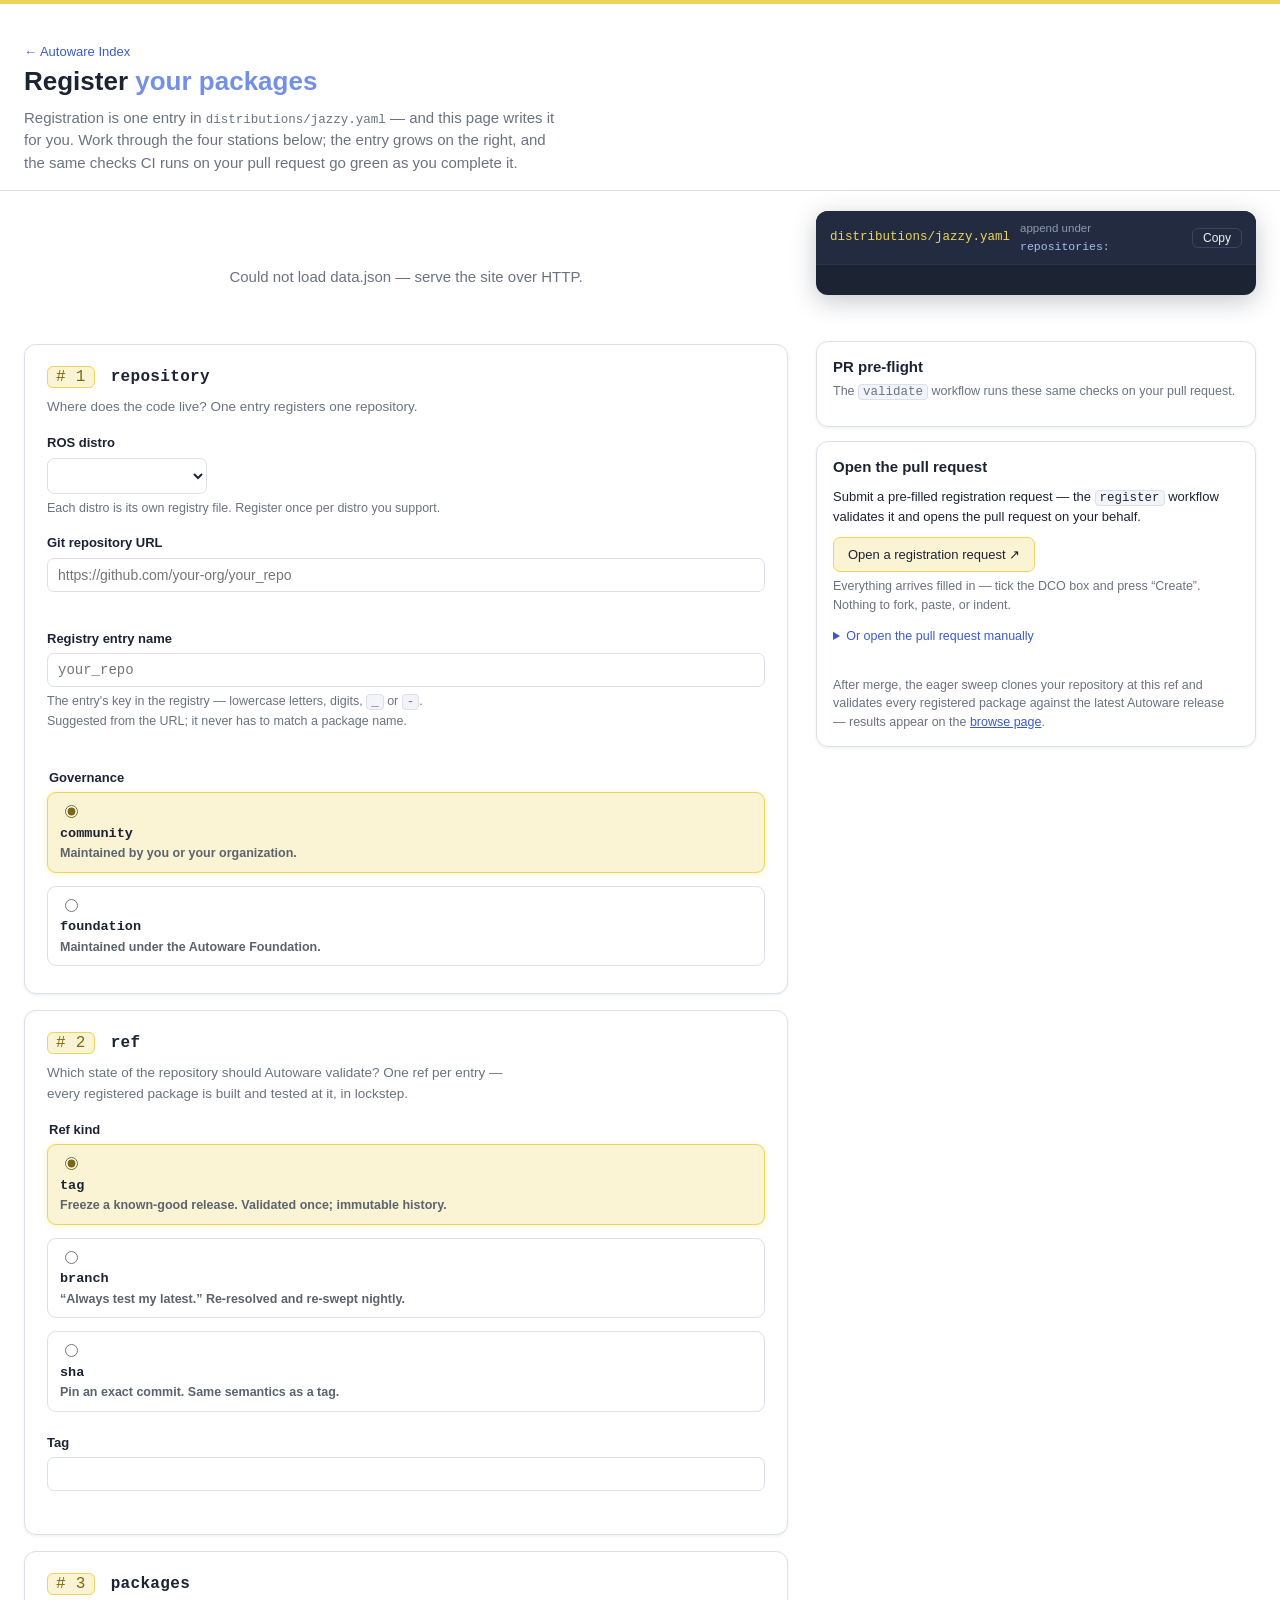
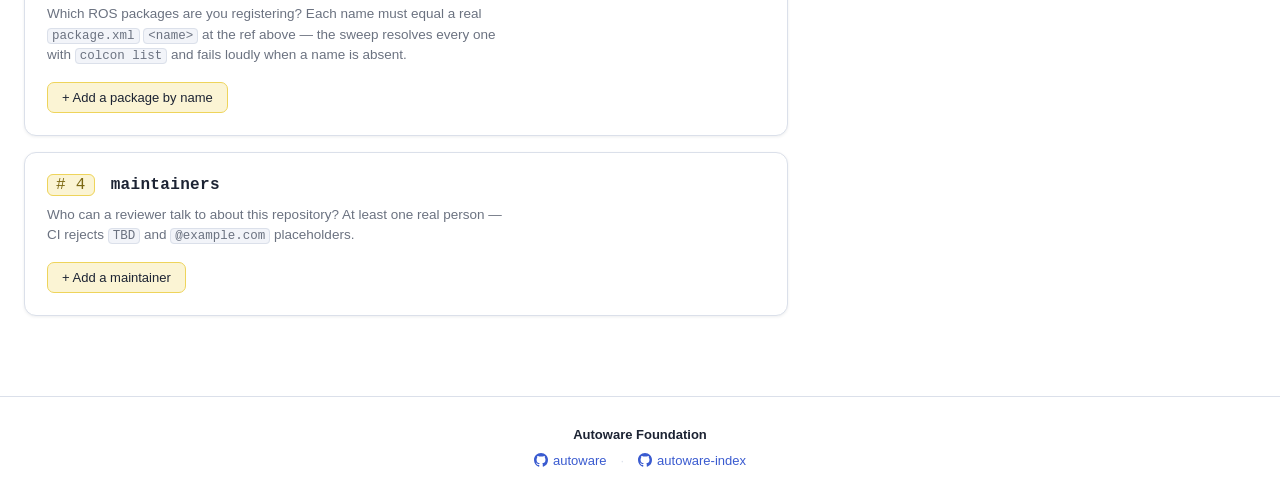
==== site/register.html @ c32617a7 "feat(site): add guided package registration page register.html/css/js: a four-station wizard (reposi" ====
<!doctype html>
<html lang="en">
  <head>
    <meta charset="utf-8" />
    <meta name="viewport" content="width=device-width, initial-scale=1" />
    <title>Register · Autoware Index</title>
    <link rel="stylesheet" href="styles.css" />
    <link rel="stylesheet" href="register.css" />
  </head>
  <body>
    <header class="site">
      <div class="container">
        <p class="crumb"><a href="./">← Autoware Index</a></p>
        <h1>Register <span>your packages</span></h1>
        <p>
          Registration is one entry in
          <code id="head-file">distributions/jazzy.yaml</code> — and this page writes it for you.
          Work through the four stations below; the entry grows on the right, and the same checks CI
          runs on your pull request go green as you complete it.
        </p>
      </div>
    </header>

    <div class="wrap reg-wrap">
      <main class="reg-form">
        <!-- Station 1 — repository -->
        <section class="station" id="station-repo" aria-labelledby="station-repo-h">
          <h2 id="station-repo-h"><span class="station-no">#&nbsp;1</span> repository</h2>
          <p class="station-lead">Where does the code live? One entry registers one repository.</p>

          <div class="field">
            <label for="distro-select">ROS distro</label>
            <select id="distro-select"></select>
            <p class="hint">Each distro is its own registry file. Register once per distro you support.</p>
          </div>

          <div class="field">
            <label for="repo-url">Git repository URL</label>
            <input
              type="url"
              id="repo-url"
              placeholder="https://github.com/your-org/your_repo"
              autocomplete="off"
              spellcheck="false"
            />
            <p class="status" id="url-status" aria-live="polite"></p>
          </div>

          <div class="field">
            <label for="repo-name">Registry entry name</label>
            <input
              type="text"
              id="repo-name"
              placeholder="your_repo"
              autocomplete="off"
              spellcheck="false"
              class="mono"
            />
            <p class="hint">
              The entry's key in the registry — lowercase letters, digits, <code>_</code> or
              <code>-</code>. Suggested from the URL; it never has to match a package name.
            </p>
            <p class="status" id="repo-name-status" aria-live="polite"></p>
          </div>

          <fieldset class="field choice-set">
            <legend>Governance</legend>
            <label class="choice">
              <input type="radio" name="governance" value="community" checked />
              <span class="choice-body">
                <span class="choice-title">community</span>
                <span class="choice-desc">Maintained by you or your organization.</span>
              </span>
            </label>
            <label class="choice">
              <input type="radio" name="governance" value="foundation" />
              <span class="choice-body">
                <span class="choice-title">foundation</span>
                <span class="choice-desc">Maintained under the Autoware Foundation.</span>
              </span>
            </label>
          </fieldset>
        </section>

        <!-- Station 2 — ref -->
        <section class="station" id="station-ref" aria-labelledby="station-ref-h">
          <h2 id="station-ref-h"><span class="station-no">#&nbsp;2</span> ref</h2>
          <p class="station-lead">
            Which state of the repository should Autoware validate? One ref per entry — every
            registered package is built and tested at it, in lockstep.
          </p>

          <fieldset class="field choice-set" id="ref-kinds">
            <legend>Ref kind</legend>
            <label class="choice">
              <input type="radio" name="refkind" value="tag" checked />
              <span class="choice-body">
                <span class="choice-title">tag</span>
                <span class="choice-desc">Freeze a known-good release. Validated once; immutable history.</span>
              </span>
            </label>
            <label class="choice">
              <input type="radio" name="refkind" value="branch" />
              <span class="choice-body">
                <span class="choice-title">branch</span>
                <span class="choice-desc">“Always test my latest.” Re-resolved and re-swept nightly.</span>
              </span>
            </label>
            <label class="choice">
              <input type="radio" name="refkind" value="sha" />
              <span class="choice-body">
                <span class="choice-title">sha</span>
                <span class="choice-desc">Pin an exact commit. Same semantics as a tag.</span>
              </span>
            </label>
          </fieldset>

          <div class="field">
            <label for="ref-value" id="ref-value-label">Tag</label>
            <select id="ref-select" class="mono" aria-labelledby="ref-value-label" hidden></select>
            <input
              type="text"
              id="ref-value"
              class="mono"
              autocomplete="off"
              spellcheck="false"
              list="ref-options"
            />
            <datalist id="ref-options"></datalist>
            <p class="status" id="ref-status" aria-live="polite"></p>
            <div id="ref-extra"></div>
          </div>
        </section>

        <!-- Station 3 — packages -->
        <section class="station" id="station-packages" aria-labelledby="station-packages-h">
          <h2 id="station-packages-h">
            <span class="station-no">#&nbsp;3</span> packages
          </h2>
          <p class="station-lead">
            Which ROS packages are you registering? Each name must equal a real
            <code>package.xml</code> <code>&lt;name&gt;</code> at the ref above — the sweep resolves
            every one with <code>colcon list</code> and fails loudly when a name is absent.
          </p>

          <div id="scan-zone" class="scan-zone" hidden>
            <p class="status" id="scan-status" aria-live="polite"></p>
            <div id="found-list" class="found-list"></div>
          </div>

          <div id="pkg-list"></div>
          <button type="button" id="add-package" class="btn-secondary">+ Add a package by name</button>
        </section>

        <!-- Station 4 — maintainers -->
        <section class="station" id="station-maintainers" aria-labelledby="station-maintainers-h">
          <h2 id="station-maintainers-h">
            <span class="station-no">#&nbsp;4</span> maintainers
          </h2>
          <p class="station-lead">
            Who can a reviewer talk to about this repository? At least one real person — CI rejects
            <code>TBD</code> and <code>@example.com</code> placeholders.
          </p>

          <div id="maint-suggestions" class="found-list"></div>
          <div id="maint-rows"></div>
          <button type="button" id="add-maintainer" class="btn-secondary">+ Add a maintainer</button>
        </section>
      </main>

      <aside class="reg-rail" aria-label="Registry entry preview and pre-flight checks">
        <div class="buffer">
          <div class="buffer-bar">
            <span class="buffer-file mono" id="buffer-file">distributions/jazzy.yaml</span>
            <span class="buffer-note">append under <code>repositories:</code></span>
            <button
              type="button"
              id="copy-entry"
              class="buffer-copy"
              aria-label="Copy the registry entry"
            >
              Copy
            </button>
          </div>
          <pre
            class="buffer-out"
            id="buffer-out"
            tabindex="0"
            role="region"
            aria-label="Registry entry YAML"
          ><code id="buffer-code"></code></pre>
        </div>
        <p class="copy-status" id="copy-status" aria-live="polite"></p>

        <div class="gates">
          <h2>PR pre-flight</h2>
          <p class="gates-lead">
            The <code>validate</code> workflow runs these same checks on your pull request.
          </p>
          <ul id="gates" class="gate-list"></ul>
        </div>

        <div class="handoff" id="handoff">
          <h2>Open the pull request</h2>
          <div class="handoff-body">
            <p class="handoff-lead">
              Submit a pre-filled registration request — the <code>register</code> workflow
              validates it and opens the pull request on your behalf.
            </p>
            <a
              id="handoff-request"
              class="btn-secondary"
              href="https://github.com/autowarefoundation/autoware-index/issues/new?template=register-request.yml"
              target="_blank"
              rel="noopener noreferrer"
              >Open a registration request ↗</a
            >
            <p class="hint">
              Everything arrives filled in — tick the DCO box and press “Create”. Nothing to fork,
              paste, or indent.
            </p>
            <details class="handoff-manual">
              <summary>Or open the pull request manually</summary>
              <ol class="handoff-steps">
            <li>
              <button type="button" id="handoff-copy" class="btn-secondary">
                Copy the updated file
              </button>
              <button type="button" id="handoff-copy-entry" class="buffer-copy">
                or copy just the entry
              </button>
              <p class="hint">
                The updated file is the current registry file with your entry appended — web
                editors re-indent pasted blocks, so replacing the whole file is the safe route.
              </p>
            </li>
            <li>
              <a
                id="handoff-open"
                class="btn-secondary"
                href="https://github.com/autowarefoundation/autoware-index/edit/main/distributions/jazzy.yaml"
                target="_blank"
                rel="noopener noreferrer"
                >Edit the file on GitHub ↗</a
              >
              <p class="hint">GitHub forks the repository for you if you can't push directly.</p>
            </li>
            <li>
              <p class="handoff-how">
                Select everything in the editor, paste, and propose the change as a pull request
                titled
              </p>
              <p class="pr-title-row">
                <code id="pr-title" class="pr-title">feat(jazzy): register …</code>
                <button
                  type="button"
                  id="copy-pr-title"
                  class="buffer-copy"
                  aria-label="Copy the pull request title"
                >
                  Copy
                </button>
              </p>
                </li>
              </ol>
            </details>
            <p class="copy-status" id="handoff-copy-status" aria-live="polite"></p>
            <p class="handoff-after">
              After merge, the eager sweep clones your repository at this ref and validates every
              registered package against the latest Autoware release — results appear on the
              <a href="./">browse page</a>.
            </p>
          </div>
        </div>
      </aside>
    </div>

    <footer>
      <div class="foundation"><a href="https://autoware.org">Autoware Foundation</a></div>
      <div class="links">
        <a href="https://github.com/autowarefoundation/autoware">
          <svg viewBox="0 0 16 16" width="14" height="14" aria-hidden="true">
            <path
              d="M8 0C3.58 0 0 3.58 0 8c0 3.54 2.29 6.53 5.47 7.59.4.07.55-.17.55-.38 0-.19-.01-.82-.01-1.49-2.01.37-2.53-.49-2.69-.94-.09-.23-.48-.94-.82-1.13-.28-.15-.68-.52-.01-.53.63-.01 1.08.58 1.23.82.72 1.21 1.87.87 2.33.66.07-.52.28-.87.51-1.07-1.78-.2-3.64-.89-3.64-3.95 0-.87.31-1.59.82-2.15-.08-.2-.36-1.02.08-2.12 0 0 .67-.21 2.2.82.64-.18 1.32-.27 2-.27.68 0 1.36.09 2 .27 1.53-1.04 2.2-.82 2.2-.82.44 1.1.16 1.92.08 2.12.51.56.82 1.27.82 2.15 0 3.07-1.87 3.75-3.65 3.95.29.25.54.73.54 1.48 0 1.07-.01 1.93-.01 2.2 0 .21.15.46.55.38A8.013 8.013 0 0016 8c0-4.42-3.58-8-8-8z"
            />
          </svg>
          autoware</a
        >
        <span class="sep">·</span>
        <a href="https://github.com/autowarefoundation/autoware-index">
          <svg viewBox="0 0 16 16" width="14" height="14" aria-hidden="true">
            <path
              d="M8 0C3.58 0 0 3.58 0 8c0 3.54 2.29 6.53 5.47 7.59.4.07.55-.17.55-.38 0-.19-.01-.82-.01-1.49-2.01.37-2.53-.49-2.69-.94-.09-.23-.48-.94-.82-1.13-.28-.15-.68-.52-.01-.53.63-.01 1.08.58 1.23.82.72 1.21 1.87.87 2.33.66.07-.52.28-.87.51-1.07-1.78-.2-3.64-.89-3.64-3.95 0-.87.31-1.59.82-2.15-.08-.2-.36-1.02.08-2.12 0 0 .67-.21 2.2.82.64-.18 1.32-.27 2-.27.68 0 1.36.09 2 .27 1.53-1.04 2.2-.82 2.2-.82.44 1.1.16 1.92.08 2.12.51.56.82 1.27.82 2.15 0 3.07-1.87 3.75-3.65 3.95.29.25.54.73.54 1.48 0 1.07-.01 1.93-.01 2.2 0 .21.15.46.55.38A8.013 8.013 0 0016 8c0-4.42-3.58-8-8-8z"
            />
          </svg>
          autoware-index</a
        >
      </div>
    </footer>

    <noscript>
      <div class="wrap">
        <p class="empty">
          This registration helper runs client-side and needs JavaScript enabled. You can always
          register by hand: edit
          <a href="https://github.com/autowarefoundation/autoware-index/tree/main/distributions"
            >distributions/&lt;distro&gt;.yaml</a
          >
          following the
          <a
            href="https://github.com/autowarefoundation/autoware-index/blob/main/CONTRIBUTING.md#registering-or-updating-packages"
            >contributing guide</a
          >.
        </p>
      </div>
    </noscript>
    <script type="module" src="register.js"></script>
  </body>
</html>
---- site/styles.css ----
:root {
  --bg: #ffffff;
  --panel: #ffffff;
  --border: #dbe0ea;
  --fg: #1c2333;
  --muted: #6b7280;
  --primary: #7290e5;
  --link: #3a5bd0;
  --secondary: #eed45b;
  --secondary-soft: #fbf4d4;
  --secondary-ink: #7a6713;
  --pass: #2ea043;
  --fail: #d1242f;
  --unknown: #9aa1ab;
}
* {
  box-sizing: border-box;
}
body {
  margin: 0;
  background: var(--bg);
  color: var(--fg);
  border-top: 4px solid var(--secondary);
  font:
    15px/1.5 -apple-system,
    BlinkMacSystemFont,
    "Segoe UI",
    Roboto,
    Helvetica,
    Arial,
    sans-serif;
}
header.site {
  padding: 32px 0 16px;
  border-bottom: 1px solid var(--border);
}
header.site h1 {
  margin: 0;
  font-size: 26px;
}
header.site h1 span {
  color: var(--primary);
}
header.site p {
  margin: 6px 0 0;
  color: var(--muted);
  max-width: 64ch;
}
header.site a {
  color: var(--link);
  text-decoration: none;
}
.masthead {
  display: flex;
  align-items: center;
  justify-content: space-between;
  gap: 16px;
  flex-wrap: wrap;
}
header.site a.register-cta {
  color: var(--fg);
  background: var(--secondary-soft);
  border: 1px solid var(--secondary);
  border-radius: 8px;
  padding: 7px 14px;
  font-size: 13.5px;
  font-weight: 600;
  transition: box-shadow 0.15s ease;
}
header.site a.register-cta:hover {
  box-shadow: 0 2px 9px rgba(238, 212, 91, 0.6);
}
.stats {
  display: flex;
  gap: 24px;
  margin-top: 14px;
  color: var(--muted);
  font-size: 13px;
}
.stats b {
  color: var(--fg);
  border-bottom: 2px solid var(--secondary);
}
/* Match .wrap's max-width + padding so the header left edge aligns with the
   packages column below it. */
.container {
  max-width: 1320px;
  margin: 0 auto;
  padding: 0 24px;
}
.wrap {
  max-width: 1320px;
  margin: 0 auto;
  padding: 20px 24px 64px;
  display: grid;
  grid-template-columns: minmax(0, 1fr) 340px;
  gap: 28px;
  align-items: start;
}
.browse {
  min-width: 0;
}
.controls {
  display: flex;
  flex-wrap: wrap;
  gap: 10px;
  margin: 18px 0 22px;
  position: sticky;
  top: 0;
  background: var(--bg);
  padding: 12px 0;
  z-index: 5;
}
.controls input,
.controls select {
  background: #fff;
  color: var(--fg);
  border: 1px solid var(--border);
  border-radius: 7px;
  padding: 8px 10px;
  font-size: 14px;
}
.controls input:focus,
.controls select:focus {
  outline: 2px solid var(--primary);
  outline-offset: 0;
  border-color: var(--primary);
}
.controls input[type="search"] {
  flex: 1;
  min-width: 200px;
}
.card {
  background: var(--panel);
  border: 1px solid var(--border);
  border-radius: 12px;
  padding: 18px 20px;
  margin-bottom: 14px;
  box-shadow: 0 1px 3px rgba(27, 35, 51, 0.08);
  transition:
    border-color 0.15s ease,
    box-shadow 0.15s ease;
}
/* Golden glow on hover, and kept persistently while the package is selected
   (its toggle is pressed) so chosen items stand out. */
.card:hover,
.card:has(.cart-toggle[aria-pressed="true"]) {
  border-color: var(--secondary);
  box-shadow: 0 2px 10px rgba(238, 212, 91, 0.35);
}
.card header {
  display: flex;
  justify-content: space-between;
  align-items: flex-start;
  gap: 12px;
  flex-wrap: wrap;
}
.card h2 {
  margin: 0;
  font-size: 18px;
  font-family: ui-monospace, SFMono-Regular, Menlo, monospace;
}
.badges {
  display: flex;
  align-items: center;
  gap: 8px;
  flex-wrap: wrap;
}
.badge {
  font-size: 12px;
  padding: 2px 8px;
  border-radius: 20px;
  border: 1px solid var(--border);
  color: var(--muted);
  background: #fff;
}
.badge-distro {
  border-color: var(--secondary);
  background: var(--secondary);
  color: #3a3208;
}
.pill {
  font-size: 12px;
  font-weight: 600;
  padding: 2px 9px;
  border-radius: 20px;
  color: #fff;
}
.pill-pass {
  background: var(--pass);
}
.pill-fail {
  background: var(--fail);
}
.pill-unknown {
  background: var(--unknown);
}
.description {
  margin: 10px 0 0;
  color: var(--fg);
  font-size: 14px;
  max-width: 78ch;
}
.tags {
  margin: 10px 0 6px;
  display: flex;
  gap: 6px;
  flex-wrap: wrap;
}
.tag {
  font-size: 12px;
  background: var(--secondary-soft);
  border: 1px solid var(--secondary);
  border-radius: 6px;
  padding: 1px 8px;
  color: var(--secondary-ink);
}
.meta {
  font-size: 13px;
}
.repo {
  color: var(--link);
  text-decoration: none;
  word-break: break-all;
}
.maintainers {
  font-size: 13px;
  color: var(--muted);
  margin-top: 6px;
}
.maintainers a,
.versions a {
  color: var(--link);
  text-decoration: none;
}
.muted {
  color: var(--muted);
}
code {
  font-family: ui-monospace, SFMono-Regular, Menlo, monospace;
  font-size: 12.5px;
}
details {
  margin-top: 12px;
}
summary {
  cursor: pointer;
  color: var(--link);
  font-size: 13px;
}
table.versions {
  width: 100%;
  border-collapse: collapse;
  margin-top: 10px;
  font-size: 13px;
}
table.versions th,
table.versions td {
  text-align: left;
  padding: 6px 8px;
  border-bottom: 1px solid var(--border);
}
table.versions th {
  color: var(--muted);
  font-weight: 500;
}
.empty {
  color: var(--muted);
  padding: 40px 0;
  text-align: center;
}
footer {
  color: var(--muted);
  font-size: 13px;
  text-align: center;
  padding: 28px 24px;
  border-top: 1px solid var(--border);
}
footer .foundation {
  font-weight: 600;
  margin-bottom: 6px;
}
footer .foundation a {
  color: var(--fg);
}
footer .links {
  display: flex;
  flex-wrap: wrap;
  justify-content: center;
  align-items: center;
  gap: 6px 14px;
}
footer a {
  color: var(--link);
  text-decoration: none;
  display: inline-flex;
  align-items: center;
  gap: 5px;
}
footer a:hover {
  text-decoration: underline;
}
footer svg {
  fill: currentColor;
}
footer .sep {
  color: var(--border);
}

/* Repos builder (cart sidebar) */
.card header {
  gap: 12px;
}
.card-head-actions {
  display: flex;
  align-items: center;
  gap: 8px;
  flex-wrap: wrap;
  justify-content: flex-end;
}
/* Fixed-size circular icon button (no size change on hover). Inactive = very
   light gold fill with a normal-gold edge and a blue plus; active (in cart) =
   gold fill with a black check. Words live in the title tooltip + aria-label so
   nothing reflows. margin-left separates it from the static badges. */
.cart-toggle {
  display: inline-flex;
  align-items: center;
  justify-content: center;
  flex: 0 0 auto;
  width: 30px;
  height: 30px;
  padding: 0;
  margin-left: 10px;
  border-radius: 50%;
  cursor: pointer;
  border: 1px solid var(--secondary);
  background: var(--secondary-soft);
  color: var(--fg);
  box-shadow: 0 1px 2px rgba(27, 35, 51, 0.15);
  transition:
    background 0.15s ease,
    border-color 0.15s ease,
    color 0.15s ease,
    box-shadow 0.15s ease;
}
.cart-toggle svg {
  display: block;
}
.cart-toggle:hover {
  box-shadow: 0 2px 9px rgba(238, 212, 91, 0.6);
}
.cart-toggle:focus-visible {
  outline: 2px solid var(--primary);
  outline-offset: 2px;
}
.cart-toggle[aria-pressed="true"] {
  background: var(--secondary);
  border-color: var(--secondary);
}
.cart-toggle[aria-pressed="true"]:hover {
  box-shadow: 0 2px 9px rgba(238, 212, 91, 0.6);
}

#cart {
  position: sticky;
  top: 20px;
  align-self: start;
  background: var(--panel);
  border: 1px solid var(--border);
  border-radius: 12px;
  padding: 16px 18px;
  box-shadow: 0 1px 3px rgba(27, 35, 51, 0.08);
}
.cart-head {
  display: flex;
  justify-content: space-between;
  align-items: center;
  gap: 10px;
}
.cart-head h2 {
  margin: 0;
  font-size: 16px;
}
#cart-clear {
  font-size: 12px;
  color: var(--link);
  background: none;
  border: 1px solid var(--border);
  border-radius: 6px;
  padding: 3px 9px;
  cursor: pointer;
}
#cart-clear:hover {
  border-color: var(--primary);
}
.cart-scope {
  margin: 4px 0 12px;
  font-size: 13px;
  color: var(--muted);
}
.cart-scope span {
  color: var(--fg);
  font-weight: 600;
}
.cart-empty {
  color: var(--muted);
  font-size: 13px;
  padding: 12px 0;
}

.cart-repo {
  border: 1px solid var(--border);
  border-radius: 9px;
  padding: 10px 12px;
  margin-bottom: 10px;
}
.cart-repo-head {
  display: flex;
  justify-content: space-between;
  align-items: baseline;
  gap: 8px;
  margin-bottom: 4px;
}
.cart-repo-name {
  font-size: 13px;
  color: var(--fg);
}
.cart-repo-ref {
  font-size: 12px;
}
.cart-pkg {
  display: flex;
  justify-content: space-between;
  align-items: center;
  gap: 8px;
  font-size: 13px;
  padding: 2px 0;
}
.cart-remove {
  font-size: 11px;
  color: var(--fail);
  background: none;
  border: none;
  cursor: pointer;
  padding: 2px 4px;
}
.cart-remove:hover {
  text-decoration: underline;
}
.cart-note {
  margin: 6px 0 0;
  font-size: 12px;
  background: var(--secondary-soft);
  color: var(--secondary-ink);
  border: 1px solid var(--secondary);
  border-radius: 6px;
  padding: 5px 8px;
}

/* Export panel */
.export {
  margin-top: 14px;
  border-top: 1px solid var(--border);
  padding-top: 12px;
}
.export-block {
  margin-bottom: 12px;
}
.export-head {
  display: flex;
  justify-content: space-between;
  align-items: center;
  gap: 8px;
  margin-bottom: 6px;
}
.export-head h3 {
  margin: 0;
  font-size: 13px;
}
.export-head h3 a {
  color: var(--link);
  text-decoration: none;
}
.export-head h3 a:hover {
  text-decoration: underline;
}
.export-actions {
  display: flex;
  gap: 6px;
}
.export-actions button {
  font-size: 12px;
  color: var(--link);
  background: #fff;
  border: 1px solid var(--border);
  border-radius: 6px;
  padding: 3px 10px;
  cursor: pointer;
}
.export-actions button:hover {
  border-color: var(--primary);
}
.export-out {
  margin: 0;
  background: #f6f8fa;
  border: 1px solid var(--border);
  border-radius: 8px;
  padding: 10px;
  overflow: auto;
  max-height: 280px;
  font-size: 12px;
}
.export-out code {
  font-family: ui-monospace, SFMono-Regular, Menlo, monospace;
  white-space: pre;
  color: var(--fg);
}
.copy-status {
  min-height: 16px;
  margin: 2px 0 0;
  font-size: 12px;
  color: var(--muted);
}

@media (max-width: 920px) {
  .wrap {
    grid-template-columns: 1fr;
  }
  #cart {
    position: static;
  }
}
---- site/register.css ----
/* Registration page. Shares the brand tokens from styles.css; everything here
   is page-specific. The one deliberate contrast: the entry "buffer" — a dark
   editor pane where the registry entry writes itself — on an otherwise light
   page. Class prefixes: .reg- (layout), .station (form), .buffer/.gate/.handoff
   (rail). */

/* Buffer tokens keep >=4.5:1 on --buffer-bg; --pass-ink is the AA-safe green
   for TEXT on white (the brand --pass is a fill color, 3.4:1 as text). */
:root {
  --buffer-bg: #1c2333;
  --buffer-line: #232b40;
  --tok-key: #a9bff2;
  --tok-str: #eed45b;
  --tok-val: #eef1f8;
  --tok-comment: #8e99b3;
  --tok-punct: #8b96b0;
  --pass-ink: #1a7f37;
  --muted-on-gold: #5c636e;
}

.crumb {
  margin: 0 0 6px;
  font-size: 13px;
}
.crumb a {
  color: var(--muted);
  text-decoration: none;
}
.crumb a:hover {
  color: var(--link);
}

.reg-wrap {
  grid-template-columns: minmax(0, 1fr) 440px;
}

/* --- Stations ------------------------------------------------------------ */

.station {
  background: var(--panel);
  border: 1px solid var(--border);
  border-radius: 12px;
  padding: 20px 22px 22px;
  margin-bottom: 16px;
  box-shadow: 0 1px 3px rgba(27, 35, 51, 0.08);
}
.station h2 {
  margin: 0;
  font-size: 16px;
  font-family: ui-monospace, SFMono-Regular, Menlo, monospace;
  letter-spacing: 0.02em;
}
/* The station marker reads as a YAML comment: this section IS the block of
   the entry it produces. */
.station-no {
  color: var(--secondary-ink);
  background: var(--secondary-soft);
  border: 1px solid var(--secondary);
  border-radius: 6px;
  padding: 1px 8px;
  margin-right: 6px;
  font-weight: 400;
}
.station-lead {
  margin: 8px 0 16px;
  color: var(--muted);
  font-size: 13.5px;
  max-width: 62ch;
}
.station-lead code,
.hint code,
.handoff code,
.gates-lead code {
  background: #f2f4f9;
  border: 1px solid var(--border);
  border-radius: 4px;
  padding: 0 4px;
}

.field {
  margin: 0 0 16px;
  border: 0;
  padding: 0;
}
.field:last-child {
  margin-bottom: 0;
}
.field > label,
.field > legend,
.field > .field-label {
  display: block;
  font-size: 13px;
  font-weight: 600;
  margin: 0 0 5px;
}
.field input[type="text"],
.field input[type="url"],
.field input[type="email"],
.field select,
.field textarea {
  width: 100%;
  background: #fff;
  color: var(--fg);
  border: 1px solid var(--border);
  border-radius: 7px;
  padding: 8px 10px;
  font-size: 14px;
  font-family: inherit;
}
.field select {
  width: auto;
  min-width: 160px;
}
#ref-select {
  width: 100%;
}
.ref-toggle {
  margin-top: 6px;
  font-size: 12.5px;
  font-family: inherit;
  color: var(--link);
  background: none;
  border: none;
  padding: 0;
  cursor: pointer;
}
.ref-toggle:hover {
  text-decoration: underline;
}
.ref-toggle:focus-visible {
  outline: 2px solid var(--primary);
  outline-offset: 2px;
}
.field textarea {
  resize: vertical;
  min-height: 56px;
}
.field input:focus,
.field select:focus,
.field textarea:focus {
  outline: 2px solid var(--primary);
  outline-offset: 0;
  border-color: var(--primary);
}
.field input.mono,
.mono {
  font-family: ui-monospace, SFMono-Regular, Menlo, monospace;
}
.field input[aria-invalid="true"] {
  border-color: var(--fail);
}

.hint {
  margin: 5px 0 0;
  font-size: 12.5px;
  color: var(--muted);
  max-width: 62ch;
}
.status {
  margin: 5px 0 0;
  font-size: 12.5px;
  min-height: 16px;
  color: var(--muted);
}
.status[data-tone="ok"] {
  color: var(--pass-ink);
}
.status[data-tone="bad"] {
  color: var(--fail);
}
.status[data-tone="warn"] {
  color: var(--secondary-ink);
}

/* Radio choice cards (governance, ref kind). */
.choice-set {
  display: grid;
  gap: 8px;
}
.choice {
  display: flex;
  gap: 10px;
  align-items: flex-start;
  border: 1px solid var(--border);
  border-radius: 9px;
  padding: 9px 12px;
  cursor: pointer;
  transition:
    border-color 0.15s ease,
    box-shadow 0.15s ease;
}
.choice:hover {
  border-color: var(--secondary);
}
.choice:has(input:checked) {
  border-color: var(--secondary);
  background: var(--secondary-soft);
  box-shadow: 0 1px 6px rgba(238, 212, 91, 0.35);
}
.choice:has(input:focus-visible) {
  outline: 2px solid var(--primary);
  outline-offset: 1px;
}
.choice input {
  margin-top: 3px;
  accent-color: var(--secondary-ink);
}
.choice-title {
  display: block;
  font-family: ui-monospace, SFMono-Regular, Menlo, monospace;
  font-size: 13.5px;
  font-weight: 600;
}
.choice-desc {
  display: block;
  font-size: 12.5px;
  /* Dark enough for the gold-soft background of the selected card. */
  color: var(--muted-on-gold);
}

.btn-secondary {
  display: inline-block;
  font-size: 13px;
  font-family: inherit;
  color: var(--fg);
  background: var(--secondary-soft);
  border: 1px solid var(--secondary);
  border-radius: 7px;
  padding: 7px 14px;
  cursor: pointer;
  text-decoration: none;
  transition: box-shadow 0.15s ease;
}
.btn-secondary:hover {
  box-shadow: 0 2px 9px rgba(238, 212, 91, 0.5);
}
.btn-secondary:focus-visible {
  outline: 2px solid var(--primary);
  outline-offset: 2px;
}

/* Discovered packages / maintainer suggestions. */
.scan-zone {
  margin-bottom: 14px;
}
.found-list {
  display: grid;
  gap: 8px;
  margin: 8px 0 0;
}
.found {
  display: flex;
  align-items: baseline;
  justify-content: space-between;
  gap: 10px;
  border: 1px dashed var(--secondary);
  background: var(--secondary-soft);
  border-radius: 9px;
  padding: 8px 12px;
  font-size: 13px;
}
.found > div {
  min-width: 0;
}
.found-name {
  font-family: ui-monospace, SFMono-Regular, Menlo, monospace;
  font-weight: 600;
  overflow-wrap: anywhere;
}
.found-desc {
  color: var(--muted-on-gold);
  font-size: 12.5px;
  overflow-wrap: anywhere;
}
.found-add {
  flex: 0 0 auto;
  font-size: 12px;
  color: var(--fg);
  background: #fff;
  border: 1px solid var(--secondary);
  border-radius: 6px;
  padding: 3px 10px;
  cursor: pointer;
}
.found-add:hover {
  box-shadow: 0 1px 6px rgba(238, 212, 91, 0.5);
}
.found-add:disabled {
  opacity: 0.5;
  cursor: default;
  box-shadow: none;
}

/* Package editor cards. */
.pkg {
  border: 1px solid var(--border);
  border-radius: 10px;
  padding: 14px 16px;
  margin-bottom: 12px;
}
.pkg-head {
  display: flex;
  justify-content: space-between;
  align-items: center;
  gap: 10px;
  margin-bottom: 10px;
}
.pkg-head input {
  flex: 1;
  min-width: 0;
}
.pkg-remove {
  flex: 0 0 auto;
  font-size: 12px;
  color: var(--fail);
  background: none;
  border: 1px solid var(--border);
  border-radius: 6px;
  padding: 3px 9px;
  cursor: pointer;
}
.pkg-remove:hover {
  border-color: var(--fail);
}
.pkg .field {
  margin-bottom: 12px;
}

/* Tag picker: the vocabulary as toggle chips, grouped. Selected chips use the
   browse page's .tag look. */
.tagpick-group {
  margin: 6px 0 8px;
}
.tagpick-group-title {
  font-size: 11.5px;
  text-transform: uppercase;
  letter-spacing: 0.06em;
  color: var(--muted);
  margin: 0 0 4px;
}
.tagpick-chips {
  display: flex;
  flex-wrap: wrap;
  gap: 6px;
}
.tagchip {
  font-size: 12px;
  font-family: inherit;
  background: #fff;
  border: 1px solid var(--border);
  border-radius: 6px;
  padding: 2px 9px;
  color: var(--muted);
  cursor: pointer;
  transition:
    border-color 0.15s ease,
    background 0.15s ease;
}
.tagchip:hover {
  border-color: var(--secondary);
  color: var(--fg);
}
.tagchip[aria-pressed="true"] {
  background: var(--secondary-soft);
  border-color: var(--secondary);
  color: var(--secondary-ink);
  font-weight: 600;
}
.tagchip:focus-visible {
  outline: 2px solid var(--primary);
  outline-offset: 1px;
}
.tagchip:disabled {
  opacity: 0.45;
  cursor: default;
}
.tagpick-meta {
  font-size: 12.5px;
  color: var(--muted);
  margin: 6px 0 0;
  min-height: 16px;
}
.tagpick-meta b {
  color: var(--fg);
}

.pkg-advanced summary {
  font-size: 12.5px;
}
.pkg-advanced .maint-row {
  margin-top: 8px;
}

/* Maintainer rows. */
.maint-row {
  display: grid;
  grid-template-columns: 36px 1fr 1fr 1fr auto;
  gap: 8px;
  align-items: center;
  margin-bottom: 8px;
}
.maint-avatar {
  width: 32px;
  height: 32px;
  border-radius: 50%;
  border: 1px solid var(--border);
  background: #f2f4f9;
  object-fit: cover;
}
/* Both the avatar and its dashed placeholder toggle via the hidden attribute;
   an explicit display would otherwise override it. */
.maint-avatar[hidden],
.maint-avatar-slot[hidden] {
  display: none;
}
.maint-avatar-slot {
  display: inline-block;
  width: 32px;
  height: 32px;
  border-radius: 50%;
  border: 1px dashed var(--border);
}
.maint-row > span:first-child {
  display: inline-flex;
  align-items: center;
}
.maint-row input {
  width: 100%;
  background: #fff;
  color: var(--fg);
  border: 1px solid var(--border);
  border-radius: 7px;
  padding: 7px 9px;
  font-size: 13.5px;
  min-width: 0;
}
.maint-row input:focus {
  outline: 2px solid var(--primary);
  outline-offset: 0;
  border-color: var(--primary);
}
.maint-row input[aria-invalid="true"] {
  border-color: var(--fail);
}
.maint-remove {
  font-size: 12px;
  color: var(--fail);
  background: none;
  border: 1px solid var(--border);
  border-radius: 6px;
  padding: 5px 9px;
  cursor: pointer;
}
.maint-remove:hover {
  border-color: var(--fail);
}
.maint-errors {
  grid-column: 2 / -1;
  font-size: 12.5px;
  color: var(--fail);
  margin: -2px 0 0;
}

/* --- Rail: buffer + gates + handoff --------------------------------------- */

.reg-rail {
  position: sticky;
  top: 20px;
  align-self: start;
  display: grid;
  gap: 14px;
}

.buffer {
  background: var(--buffer-bg);
  border-radius: 12px;
  overflow: hidden;
  box-shadow: 0 6px 24px rgba(27, 35, 51, 0.25);
}
.buffer-bar {
  display: flex;
  align-items: center;
  gap: 10px;
  padding: 9px 14px;
  background: var(--buffer-line);
  border-bottom: 1px solid #2c3550;
}
.buffer-file {
  color: var(--tok-str);
  font-size: 12.5px;
}
.buffer-note {
  color: var(--tok-comment);
  font-size: 11.5px;
  flex: 1;
}
.buffer-note code {
  color: var(--tok-key);
  font-size: 11.5px;
}
.buffer-copy {
  font-size: 12px;
  font-family: inherit;
  color: var(--tok-val);
  background: transparent;
  border: 1px solid #3a4463;
  border-radius: 6px;
  padding: 2px 10px;
  cursor: pointer;
}
.buffer-copy:hover {
  border-color: var(--tok-str);
  color: var(--tok-str);
}
.buffer-copy:focus-visible {
  outline: 2px solid var(--primary);
  outline-offset: 1px;
}
.handoff .buffer-copy {
  color: var(--fg);
  border-color: var(--border);
}
.handoff .buffer-copy:hover {
  border-color: var(--secondary-ink);
  color: var(--secondary-ink);
}
.buffer-out {
  margin: 0;
  padding: 14px 16px 16px;
  overflow: auto;
  max-height: 46vh;
  font-size: 12.5px;
  line-height: 1.55;
}
.buffer-out code {
  font-family: ui-monospace, SFMono-Regular, Menlo, monospace;
  font-size: 12.5px;
  color: var(--tok-val);
  white-space: pre;
  display: block;
}
.tok-line {
  display: block;
  min-height: 1.55em;
}
.tok-key {
  color: var(--tok-key);
}
.tok-str {
  color: var(--tok-str);
}
.tok-comment {
  color: var(--tok-comment);
  font-style: italic;
}
.tok-punct {
  color: var(--tok-punct);
}
.tok-caret {
  display: inline-block;
  width: 7px;
  height: 1.1em;
  vertical-align: text-bottom;
  background: var(--tok-str);
  animation: caret-blink 1.1s steps(1) infinite;
}
@keyframes caret-blink {
  50% {
    opacity: 0;
  }
}
.tok-line--flash {
  animation: line-flash 0.9s ease-out 1;
}
@keyframes line-flash {
  0% {
    background: rgba(238, 212, 91, 0.28);
  }
  100% {
    background: transparent;
  }
}
@media (prefers-reduced-motion: reduce) {
  .tok-caret {
    animation: none;
  }
  .tok-line--flash {
    animation: none;
  }
}

/* Pre-flight gate list. */
.gates,
.handoff {
  background: var(--panel);
  border: 1px solid var(--border);
  border-radius: 12px;
  padding: 14px 16px;
  box-shadow: 0 1px 3px rgba(27, 35, 51, 0.08);
}
.gates h2,
.handoff h2 {
  margin: 0;
  font-size: 15px;
}
.gates-lead {
  margin: 4px 0 10px;
  font-size: 12.5px;
  color: var(--muted);
}
.gate-list {
  list-style: none;
  margin: 0;
  padding: 0;
}
.gate {
  display: grid;
  grid-template-columns: 18px 1fr;
  gap: 8px;
  padding: 7px 0;
  border-top: 1px solid var(--border);
  font-size: 13px;
}
.gate:first-child {
  border-top: 0;
}
.gate-icon {
  width: 16px;
  height: 16px;
  border-radius: 50%;
  margin-top: 2px;
  display: inline-flex;
  align-items: center;
  justify-content: center;
  font-size: 11px;
  font-weight: 700;
  color: #fff;
}
.gate[data-status="ok"] .gate-icon {
  background: var(--pass);
}
.gate[data-status="fail"] .gate-icon {
  background: var(--fail);
}
.gate[data-status="warn"] .gate-icon {
  background: var(--secondary);
  color: var(--secondary-ink);
}
.gate[data-status="pending"] .gate-icon {
  background: transparent;
  border: 2px dashed var(--unknown);
}
.gate[data-status="info"] .gate-icon {
  background: var(--unknown);
}
.gate-name {
  font-family: ui-monospace, SFMono-Regular, Menlo, monospace;
  font-size: 12.5px;
}
.gate-msg {
  color: var(--muted);
  font-size: 12.5px;
  margin: 1px 0 0;
}
.gate[data-status="fail"] .gate-msg {
  color: var(--fail);
}
.gate[data-status="warn"] .gate-msg {
  color: var(--secondary-ink);
}

/* Handoff. */
.handoff[data-ready="false"] .handoff-body {
  opacity: 0.45;
  pointer-events: none;
}
.handoff-lead {
  margin: 8px 0 10px;
  font-size: 13px;
}
.handoff-body > .btn-secondary {
  display: inline-block;
}
.handoff-manual {
  margin-top: 12px;
}
.handoff-manual summary {
  font-size: 12.5px;
}
.handoff[data-ready="true"] {
  border-color: var(--secondary);
  box-shadow: 0 2px 14px rgba(238, 212, 91, 0.45);
}
.handoff-blocked {
  margin: 6px 0 0;
  font-size: 12.5px;
  color: var(--muted);
}
.handoff-steps {
  margin: 10px 0 0;
  padding-left: 20px;
  display: grid;
  gap: 10px;
  font-size: 13px;
}
.handoff-steps .hint {
  margin-top: 3px;
}
.handoff-how {
  margin: 0;
}
.pr-title-row {
  display: flex;
  align-items: center;
  gap: 8px;
  margin: 6px 0 0;
}
.pr-title {
  background: #f2f4f9;
  border: 1px solid var(--border);
  border-radius: 6px;
  padding: 3px 8px;
  font-size: 12px;
  overflow-wrap: anywhere;
}
.handoff-after {
  margin: 12px 0 0;
  font-size: 12.5px;
  color: var(--muted);
}
.handoff-after a {
  color: var(--link);
}

@media (max-width: 1080px) {
  .reg-wrap {
    grid-template-columns: 1fr;
  }
  .reg-rail {
    position: static;
  }
}

@media (max-width: 700px) {
  /* Stack the three maintainer inputs; the avatar and Remove stay on the
     first row next to the name. */
  .maint-row {
    grid-template-columns: 36px 1fr auto;
  }
  .maint-row input[aria-label="Maintainer email"],
  .maint-row input[aria-label="Maintainer GitHub handle"] {
    grid-column: 2 / -1;
  }
  .maint-errors {
    grid-column: 1 / -1;
  }
}
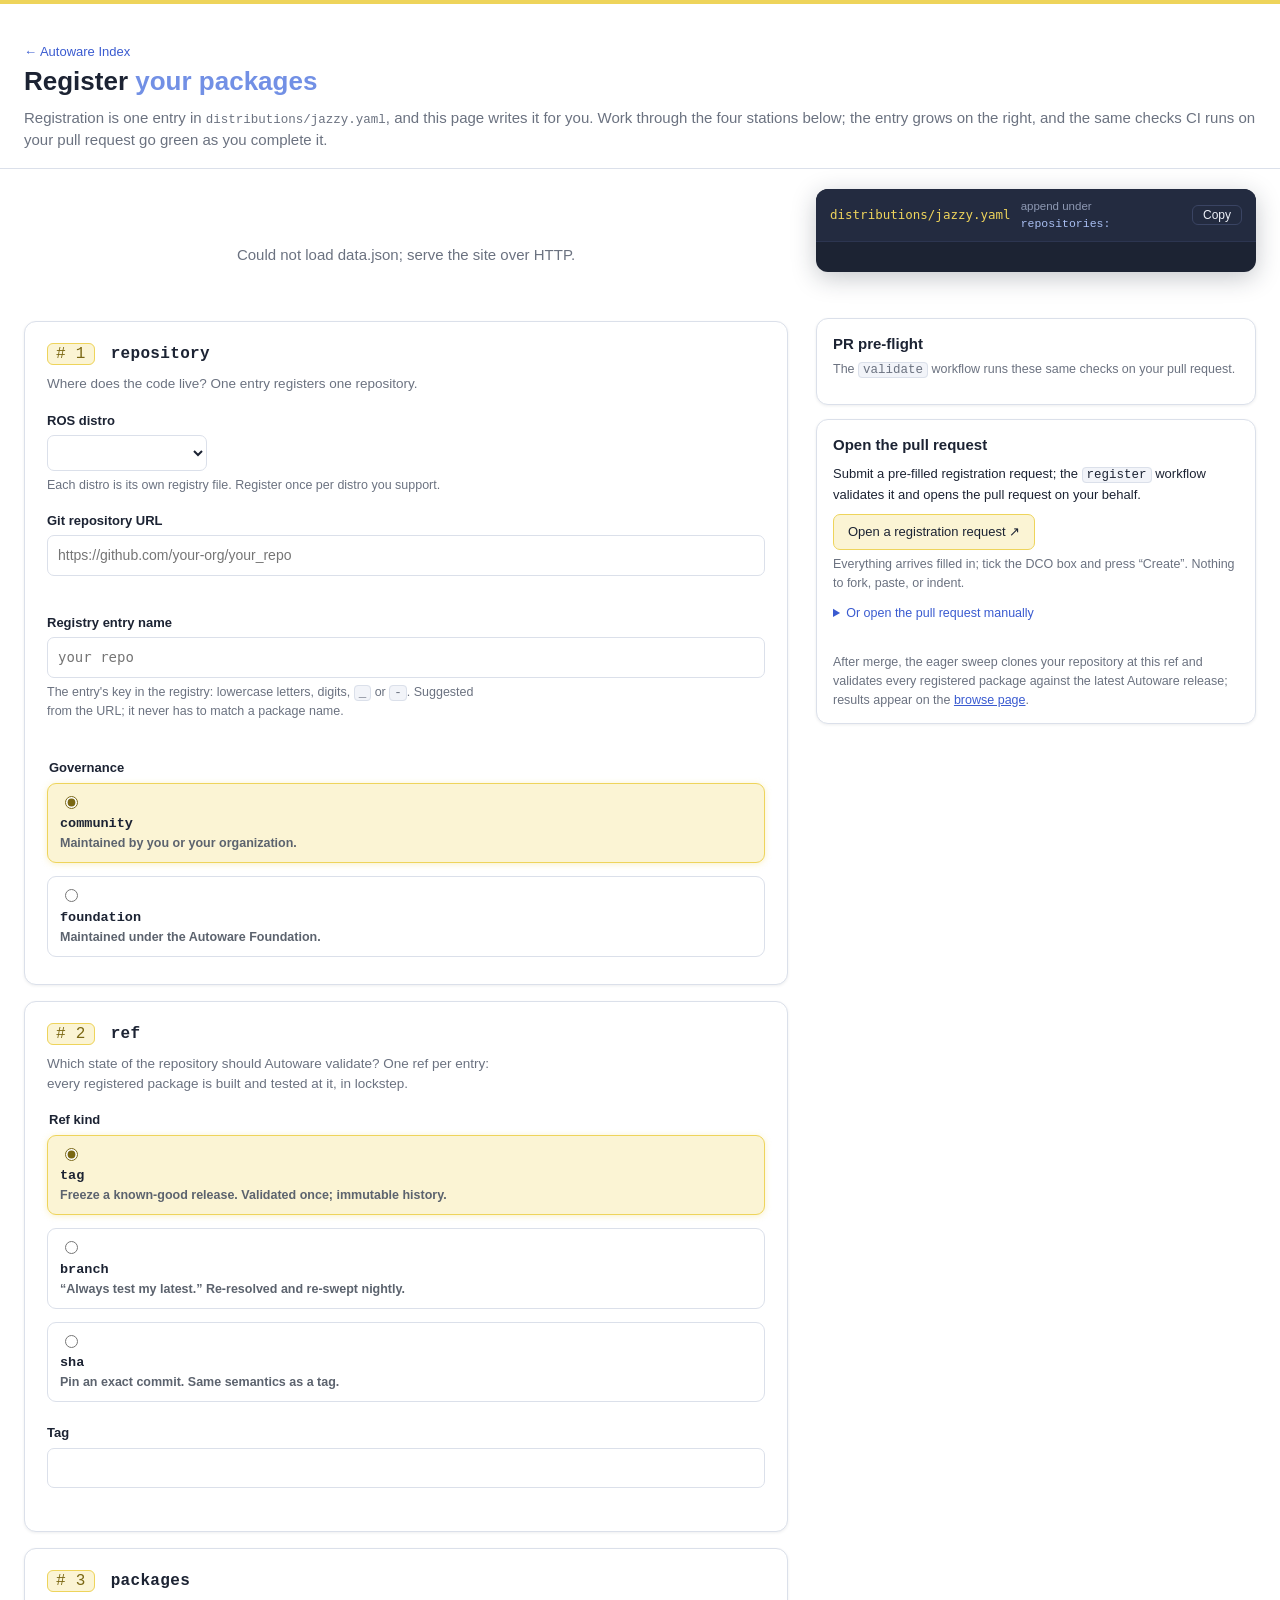
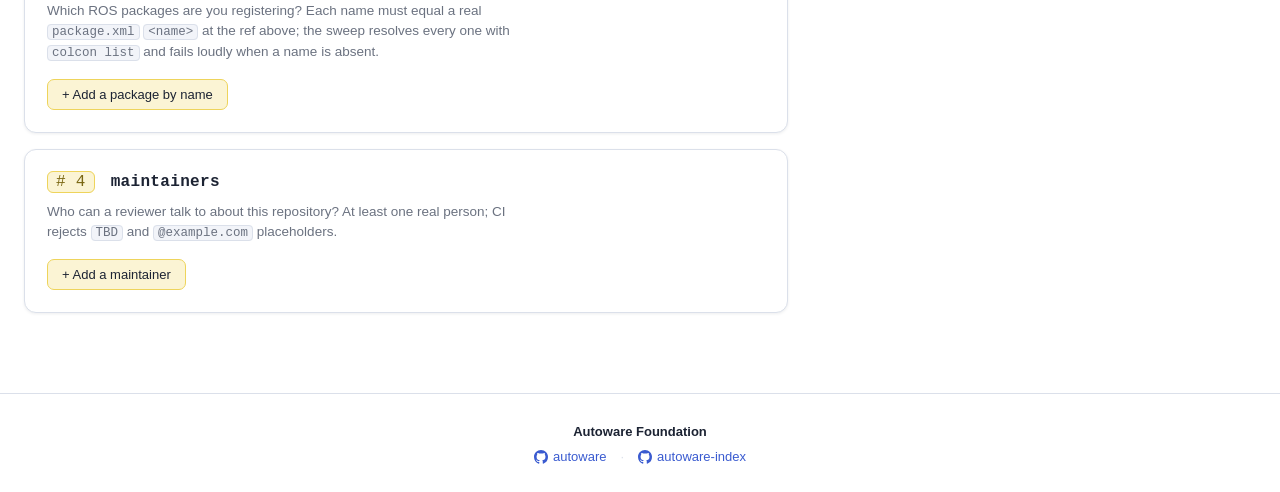
==== commit ef924f19: "docs: simplify the README and reword prose for readability Rewrite the README around what readers ne" ====
--- a/site/register.html
+++ b/site/register.html
@@ -14,7 +14,7 @@
         <h1>Register <span>your packages</span></h1>
         <p>
           Registration is one entry in
-          <code id="head-file">distributions/jazzy.yaml</code> — and this page writes it for you.
+          <code id="head-file">distributions/jazzy.yaml</code>, and this page writes it for you.
           Work through the four stations below; the entry grows on the right, and the same checks CI
           runs on your pull request go green as you complete it.
         </p>
@@ -23,7 +23,7 @@
 
     <div class="wrap reg-wrap">
       <main class="reg-form">
-        <!-- Station 1 — repository -->
+        <!-- Station 1: repository -->
         <section class="station" id="station-repo" aria-labelledby="station-repo-h">
           <h2 id="station-repo-h"><span class="station-no">#&nbsp;1</span> repository</h2>
           <p class="station-lead">Where does the code live? One entry registers one repository.</p>
@@ -31,7 +31,9 @@
           <div class="field">
             <label for="distro-select">ROS distro</label>
             <select id="distro-select"></select>
-            <p class="hint">Each distro is its own registry file. Register once per distro you support.</p>
+            <p class="hint">
+              Each distro is its own registry file. Register once per distro you support.
+            </p>
           </div>
 
           <div class="field">
@@ -57,7 +59,7 @@
               class="mono"
             />
             <p class="hint">
-              The entry's key in the registry — lowercase letters, digits, <code>_</code> or
+              The entry's key in the registry: lowercase letters, digits, <code>_</code> or
               <code>-</code>. Suggested from the URL; it never has to match a package name.
             </p>
             <p class="status" id="repo-name-status" aria-live="polite"></p>
@@ -82,11 +84,11 @@
           </fieldset>
         </section>
 
-        <!-- Station 2 — ref -->
+        <!-- Station 2: ref -->
         <section class="station" id="station-ref" aria-labelledby="station-ref-h">
           <h2 id="station-ref-h"><span class="station-no">#&nbsp;2</span> ref</h2>
           <p class="station-lead">
-            Which state of the repository should Autoware validate? One ref per entry — every
+            Which state of the repository should Autoware validate? One ref per entry: every
             registered package is built and tested at it, in lockstep.
           </p>
 
@@ -96,14 +98,18 @@
               <input type="radio" name="refkind" value="tag" checked />
               <span class="choice-body">
                 <span class="choice-title">tag</span>
-                <span class="choice-desc">Freeze a known-good release. Validated once; immutable history.</span>
+                <span class="choice-desc"
+                  >Freeze a known-good release. Validated once; immutable history.</span
+                >
               </span>
             </label>
             <label class="choice">
               <input type="radio" name="refkind" value="branch" />
               <span class="choice-body">
                 <span class="choice-title">branch</span>
-                <span class="choice-desc">“Always test my latest.” Re-resolved and re-swept nightly.</span>
+                <span class="choice-desc"
+                  >“Always test my latest.” Re-resolved and re-swept nightly.</span
+                >
               </span>
             </label>
             <label class="choice">
@@ -132,14 +138,12 @@
           </div>
         </section>
 
-        <!-- Station 3 — packages -->
+        <!-- Station 3: packages -->
         <section class="station" id="station-packages" aria-labelledby="station-packages-h">
-          <h2 id="station-packages-h">
-            <span class="station-no">#&nbsp;3</span> packages
-          </h2>
+          <h2 id="station-packages-h"><span class="station-no">#&nbsp;3</span> packages</h2>
           <p class="station-lead">
             Which ROS packages are you registering? Each name must equal a real
-            <code>package.xml</code> <code>&lt;name&gt;</code> at the ref above — the sweep resolves
+            <code>package.xml</code> <code>&lt;name&gt;</code> at the ref above; the sweep resolves
             every one with <code>colcon list</code> and fails loudly when a name is absent.
           </p>
 
@@ -149,22 +153,24 @@
           </div>
 
           <div id="pkg-list"></div>
-          <button type="button" id="add-package" class="btn-secondary">+ Add a package by name</button>
+          <button type="button" id="add-package" class="btn-secondary">
+            + Add a package by name
+          </button>
         </section>
 
-        <!-- Station 4 — maintainers -->
+        <!-- Station 4: maintainers -->
         <section class="station" id="station-maintainers" aria-labelledby="station-maintainers-h">
-          <h2 id="station-maintainers-h">
-            <span class="station-no">#&nbsp;4</span> maintainers
-          </h2>
+          <h2 id="station-maintainers-h"><span class="station-no">#&nbsp;4</span> maintainers</h2>
           <p class="station-lead">
-            Who can a reviewer talk to about this repository? At least one real person — CI rejects
+            Who can a reviewer talk to about this repository? At least one real person; CI rejects
             <code>TBD</code> and <code>@example.com</code> placeholders.
           </p>
 
           <div id="maint-suggestions" class="found-list"></div>
           <div id="maint-rows"></div>
-          <button type="button" id="add-maintainer" class="btn-secondary">+ Add a maintainer</button>
+          <button type="button" id="add-maintainer" class="btn-secondary">
+            + Add a maintainer
+          </button>
         </section>
       </main>
 
@@ -204,8 +210,8 @@
           <h2>Open the pull request</h2>
           <div class="handoff-body">
             <p class="handoff-lead">
-              Submit a pre-filled registration request — the <code>register</code> workflow
-              validates it and opens the pull request on your behalf.
+              Submit a pre-filled registration request; the <code>register</code> workflow validates
+              it and opens the pull request on your behalf.
             </p>
             <a
               id="handoff-request"
@@ -216,58 +222,60 @@
               >Open a registration request ↗</a
             >
             <p class="hint">
-              Everything arrives filled in — tick the DCO box and press “Create”. Nothing to fork,
+              Everything arrives filled in; tick the DCO box and press “Create”. Nothing to fork,
               paste, or indent.
             </p>
             <details class="handoff-manual">
               <summary>Or open the pull request manually</summary>
               <ol class="handoff-steps">
-            <li>
-              <button type="button" id="handoff-copy" class="btn-secondary">
-                Copy the updated file
-              </button>
-              <button type="button" id="handoff-copy-entry" class="buffer-copy">
-                or copy just the entry
-              </button>
-              <p class="hint">
-                The updated file is the current registry file with your entry appended — web
-                editors re-indent pasted blocks, so replacing the whole file is the safe route.
-              </p>
-            </li>
-            <li>
-              <a
-                id="handoff-open"
-                class="btn-secondary"
-                href="https://github.com/autowarefoundation/autoware-index/edit/main/distributions/jazzy.yaml"
-                target="_blank"
-                rel="noopener noreferrer"
-                >Edit the file on GitHub ↗</a
-              >
-              <p class="hint">GitHub forks the repository for you if you can't push directly.</p>
-            </li>
-            <li>
-              <p class="handoff-how">
-                Select everything in the editor, paste, and propose the change as a pull request
-                titled
-              </p>
-              <p class="pr-title-row">
-                <code id="pr-title" class="pr-title">feat(jazzy): register …</code>
-                <button
-                  type="button"
-                  id="copy-pr-title"
-                  class="buffer-copy"
-                  aria-label="Copy the pull request title"
-                >
-                  Copy
-                </button>
-              </p>
+                <li>
+                  <button type="button" id="handoff-copy" class="btn-secondary">
+                    Copy the updated file
+                  </button>
+                  <button type="button" id="handoff-copy-entry" class="buffer-copy">
+                    or copy just the entry
+                  </button>
+                  <p class="hint">
+                    The updated file is the current registry file with your entry appended: web
+                    editors re-indent pasted blocks, so replacing the whole file is the safe route.
+                  </p>
+                </li>
+                <li>
+                  <a
+                    id="handoff-open"
+                    class="btn-secondary"
+                    href="https://github.com/autowarefoundation/autoware-index/edit/main/distributions/jazzy.yaml"
+                    target="_blank"
+                    rel="noopener noreferrer"
+                    >Edit the file on GitHub ↗</a
+                  >
+                  <p class="hint">
+                    GitHub forks the repository for you if you can't push directly.
+                  </p>
+                </li>
+                <li>
+                  <p class="handoff-how">
+                    Select everything in the editor, paste, and propose the change as a pull request
+                    titled
+                  </p>
+                  <p class="pr-title-row">
+                    <code id="pr-title" class="pr-title">feat(jazzy): register …</code>
+                    <button
+                      type="button"
+                      id="copy-pr-title"
+                      class="buffer-copy"
+                      aria-label="Copy the pull request title"
+                    >
+                      Copy
+                    </button>
+                  </p>
                 </li>
               </ol>
             </details>
             <p class="copy-status" id="handoff-copy-status" aria-live="polite"></p>
             <p class="handoff-after">
               After merge, the eager sweep clones your repository at this ref and validates every
-              registered package against the latest Autoware release — results appear on the
+              registered package against the latest Autoware release; results appear on the
               <a href="./">browse page</a>.
             </p>
           </div>
--- a/site/styles.css
+++ b/site/styles.css
@@ -42,9 +42,10 @@
   color: var(--primary);
 }
 header.site p {
+  /* One sentence per paragraph; no measure cap so each stays a single
+     line on desktop (the .container width still bounds them). */
   margin: 6px 0 0;
   color: var(--muted);
-  max-width: 64ch;
 }
 header.site a {
   color: var(--link);
@@ -93,12 +94,95 @@
   margin: 0 auto;
   padding: 20px 24px 64px;
   display: grid;
-  grid-template-columns: minmax(0, 1fr) 340px;
+  grid-template-columns: 210px minmax(0, 1fr) 340px;
   gap: 28px;
   align-items: start;
 }
+/* The tag rail ships hidden until app.js renders it (no-JS, failed fetch,
+   empty registry): without its column the cards must not fall into the
+   210px rail track. */
+.wrap:has(> #tagbar[hidden]) {
+  grid-template-columns: minmax(0, 1fr) 340px;
+}
+/* The noscript fallback reuses .wrap for width/padding only (both pages);
+   as a grid its lone paragraph would be crushed into the first track. */
+noscript .wrap {
+  display: block;
+}
 .browse {
   min-width: 0;
+}
+
+/* Tag rail (left facet panel; counts are per active distro) */
+#tagbar {
+  position: sticky;
+  top: 20px;
+  align-self: start;
+  max-height: calc(100vh - 40px);
+  overflow-y: auto;
+  background: var(--panel);
+  border: 1px solid var(--border);
+  border-radius: 12px;
+  padding: 14px 12px;
+  box-shadow: 0 1px 3px rgba(27, 35, 51, 0.08);
+}
+#tagbar h2 {
+  margin: 0 4px 8px;
+  font-size: 16px;
+}
+.tagbar-group {
+  margin: 12px 4px 3px;
+  font-size: 11px;
+  font-weight: 600;
+  letter-spacing: 0.06em;
+  text-transform: uppercase;
+  color: var(--muted);
+}
+.tagbar-tag {
+  display: flex;
+  width: 100%;
+  align-items: center;
+  justify-content: space-between;
+  gap: 8px;
+  background: none;
+  border: 1px solid transparent;
+  border-radius: 7px;
+  padding: 4px 8px;
+  font: inherit;
+  font-size: 13.5px;
+  color: var(--fg);
+  text-align: left;
+  cursor: pointer;
+  transition:
+    background 0.15s ease,
+    border-color 0.15s ease;
+}
+.tagbar-tag:hover {
+  background: var(--secondary-soft);
+  border-color: var(--secondary);
+}
+.tagbar-tag:focus-visible {
+  outline: 2px solid var(--primary);
+  outline-offset: 0;
+}
+.tagbar-tag[aria-pressed="true"] {
+  background: var(--secondary);
+  border-color: var(--secondary);
+  font-weight: 600;
+}
+.tagbar-name {
+  overflow-wrap: anywhere;
+}
+.tagbar-count {
+  flex: 0 0 auto;
+  font-size: 11.5px;
+  font-weight: 600;
+  background: var(--fg);
+  color: #fff;
+  border-radius: 20px;
+  padding: 1px 8px;
+  min-width: 26px;
+  text-align: center;
 }
 .controls {
   display: flex;
@@ -131,6 +215,7 @@
   min-width: 200px;
 }
 .card {
+  position: relative; /* anchors the absolutely-pinned cart toggle */
   background: var(--panel);
   border: 1px solid var(--border);
   border-radius: 12px;
@@ -148,17 +233,16 @@
   border-color: var(--secondary);
   box-shadow: 0 2px 10px rgba(238, 212, 91, 0.35);
 }
-.card header {
-  display: flex;
-  justify-content: space-between;
-  align-items: flex-start;
-  gap: 12px;
-  flex-wrap: wrap;
-}
 .card h2 {
   margin: 0;
   font-size: 18px;
   font-family: ui-monospace, SFMono-Regular, Menlo, monospace;
+  /* Padding keeps the name clear of the pinned toggle; and package names
+     are single unbreakable words, so without a break opportunity the
+     min-content width would overflow narrow cards (and run under it). */
+  padding-right: 42px;
+  min-width: 0;
+  overflow-wrap: anywhere;
 }
 .badges {
   display: flex;
@@ -202,7 +286,6 @@
   max-width: 78ch;
 }
 .tags {
-  margin: 10px 0 6px;
   display: flex;
   gap: 6px;
   flex-wrap: wrap;
@@ -217,6 +300,7 @@
 }
 .meta {
   font-size: 13px;
+  margin-top: 8px;
 }
 .repo {
   color: var(--link);
@@ -308,21 +392,33 @@
 }
 
 /* Repos builder (cart sidebar) */
-.card header {
-  gap: 12px;
-}
+/* The classification band: always the card's second line. Tag chips hold
+   the left side and keep wrapping onto the following lines; the registry
+   pills sit pinned at the band's right edge (they drop to their own
+   right-aligned line only when a narrow card leaves the tags no room). */
 .card-head-actions {
   display: flex;
-  align-items: center;
-  gap: 8px;
+  align-items: flex-start;
+  gap: 8px 10px;
   flex-wrap: wrap;
-  justify-content: flex-end;
+  margin-top: 8px;
+}
+.card-head-actions .tags {
+  flex: 1 1 160px;
+  min-width: 0;
+}
+.card-head-actions .badges {
+  margin-left: auto;
 }
 /* Fixed-size circular icon button (no size change on hover). Inactive = very
    light gold fill with a normal-gold edge and a blue plus; active (in cart) =
    gold fill with a black check. Words live in the title tooltip + aria-label so
-   nothing reflows. margin-left separates it from the static badges. */
+   nothing reflows. Pinned to the card's top-right corner, out of the header's
+   wrapping flow, so a long package name can never push it to a second line. */
 .cart-toggle {
+  position: absolute;
+  top: 16px;
+  right: 20px;
   display: inline-flex;
   align-items: center;
   justify-content: center;
@@ -330,7 +426,6 @@
   width: 30px;
   height: 30px;
   padding: 0;
-  margin-left: 10px;
   border-radius: 50%;
   cursor: pointer;
   border: 1px solid var(--secondary);
@@ -522,6 +617,33 @@
   color: var(--muted);
 }
 
+/* Mid width: fold the tag rail into a wrapped chip row spanning above the
+   cards; the group eyebrows would read oddly interleaved between chips, so
+   they hide and the chips speak for themselves. */
+@media (max-width: 1150px) {
+  .wrap {
+    grid-template-columns: minmax(0, 1fr) 340px;
+  }
+  #tagbar {
+    grid-column: 1 / -1;
+    position: static;
+    max-height: none;
+  }
+  #tagbar-groups {
+    display: flex;
+    flex-wrap: wrap;
+    gap: 6px;
+  }
+  .tagbar-group {
+    display: none;
+  }
+  .tagbar-tag {
+    width: auto;
+    gap: 6px;
+    padding: 3px 9px;
+    border-color: var(--border);
+  }
+}
 @media (max-width: 920px) {
   .wrap {
     grid-template-columns: 1fr;
--- a/site/register.css
+++ b/site/register.css
@@ -1,6 +1,6 @@
 /* Registration page. Shares the brand tokens from styles.css; everything here
-   is page-specific. The one deliberate contrast: the entry "buffer" — a dark
-   editor pane where the registry entry writes itself — on an otherwise light
+   is page-specific. The one deliberate contrast: the entry "buffer", a dark
+   editor pane where the registry entry writes itself, on an otherwise light
    page. Class prefixes: .reg- (layout), .station (form), .buffer/.gate/.handoff
    (rail). */
 
@@ -106,6 +106,11 @@
   padding: 8px 10px;
   font-size: 14px;
   font-family: inherit;
+  /* Ubuntu Mono (the usual Linux `monospace` fallback) draws underscores on
+     the clipped bottom row of a single-line editor at line-height: normal,
+     so package_name underscores become invisible. A taller line box keeps
+     the glyph inside the visible area. */
+  line-height: 1.6;
 }
 .field select {
   width: auto;
@@ -144,7 +149,9 @@
 }
 .field input.mono,
 .mono {
-  font-family: ui-monospace, SFMono-Regular, Menlo, monospace;
+  /* DejaVu Sans Mono before the generic fallback: its underscore sits above
+     the editor clip line, unlike Ubuntu Mono's. */
+  font-family: ui-monospace, SFMono-Regular, Menlo, "DejaVu Sans Mono", monospace;
 }
 .field input[aria-invalid="true"] {
   border-color: var(--fail);
@@ -308,6 +315,18 @@
 .pkg-head input {
   flex: 1;
   min-width: 0;
+  background: #fff;
+  color: var(--fg);
+  border: 1px solid var(--border);
+  border-radius: 7px;
+  padding: 7px 10px;
+  font-size: 14px;
+  line-height: 1.6;
+}
+.pkg-head input:focus {
+  outline: 2px solid var(--primary);
+  outline-offset: 0;
+  border-color: var(--primary);
 }
 .pkg-remove {
   flex: 0 0 auto;
@@ -432,6 +451,7 @@
   border-radius: 7px;
   padding: 7px 9px;
   font-size: 13.5px;
+  line-height: 1.6;
   min-width: 0;
 }
 .maint-row input:focus {
@@ -533,7 +553,7 @@
   line-height: 1.55;
 }
 .buffer-out code {
-  font-family: ui-monospace, SFMono-Regular, Menlo, monospace;
+  font-family: ui-monospace, SFMono-Regular, Menlo, "DejaVu Sans Mono", monospace;
   font-size: 12.5px;
   color: var(--tok-val);
   white-space: pre;
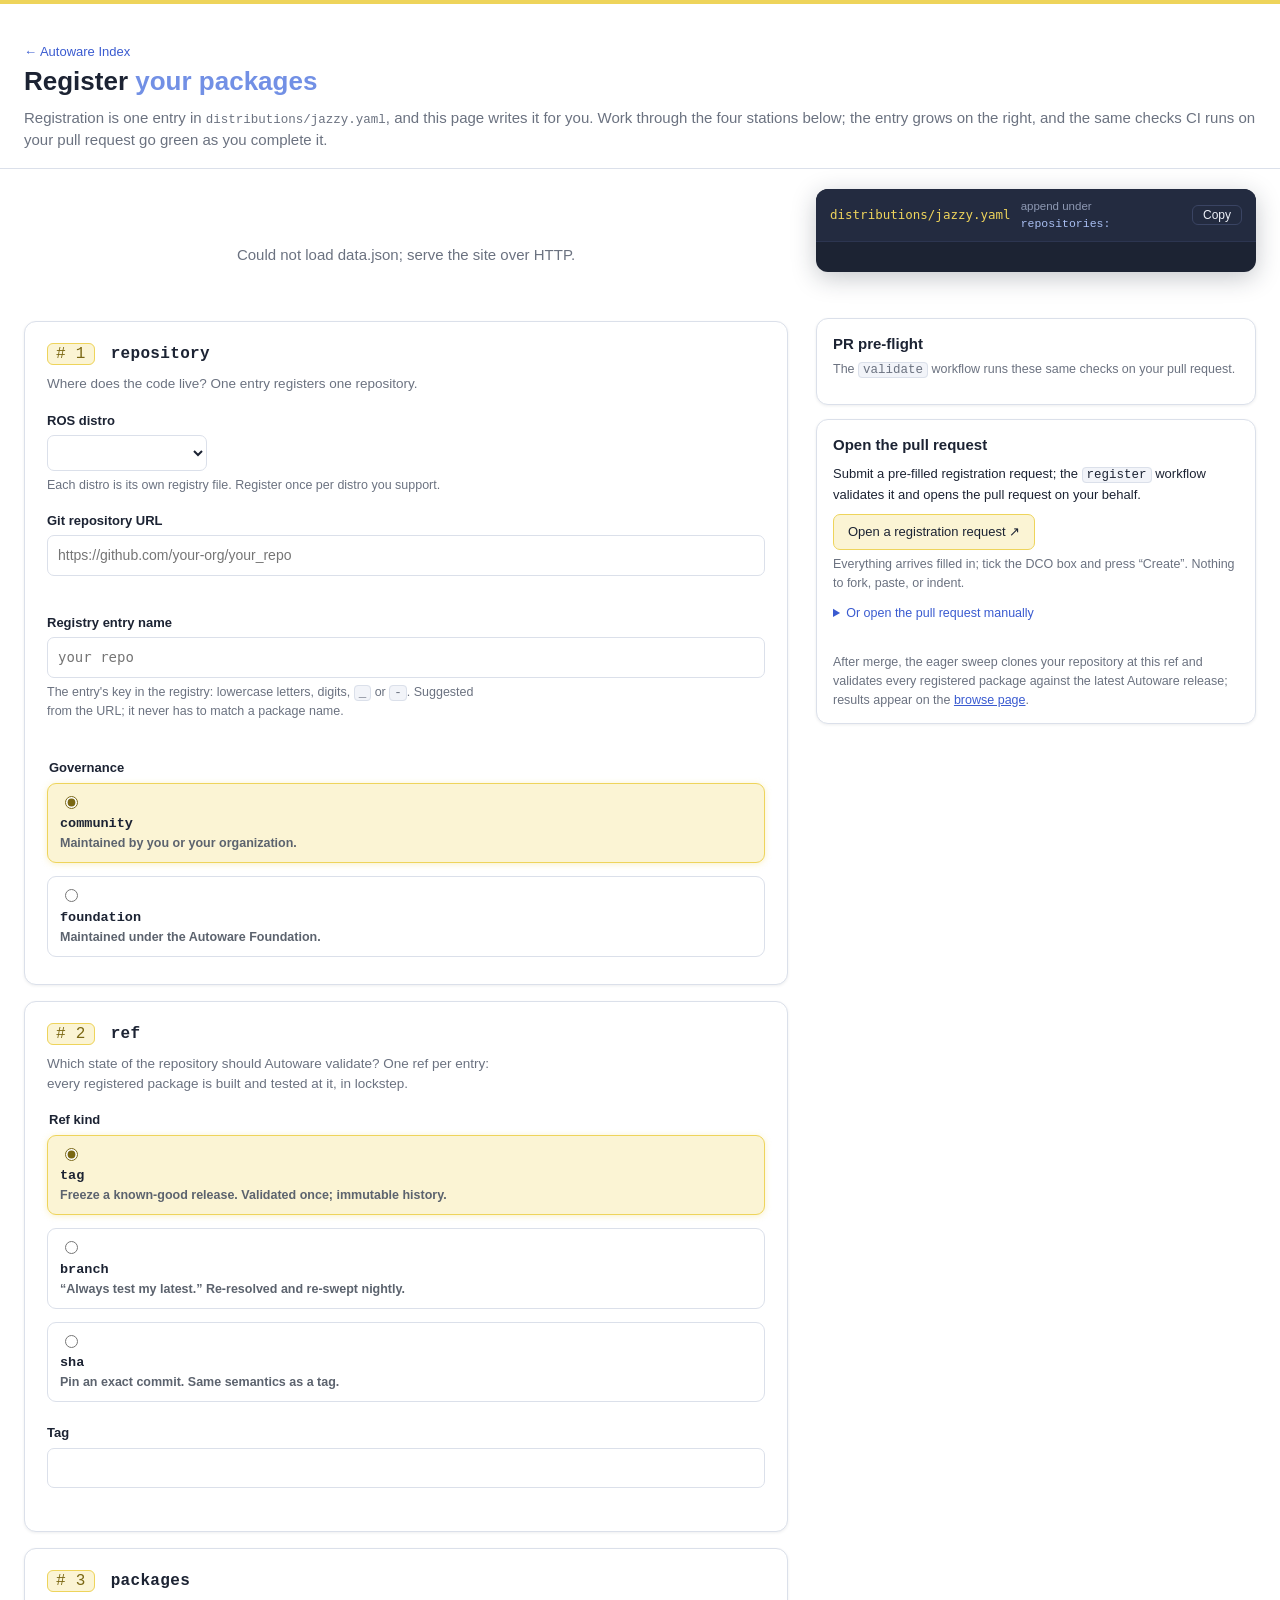
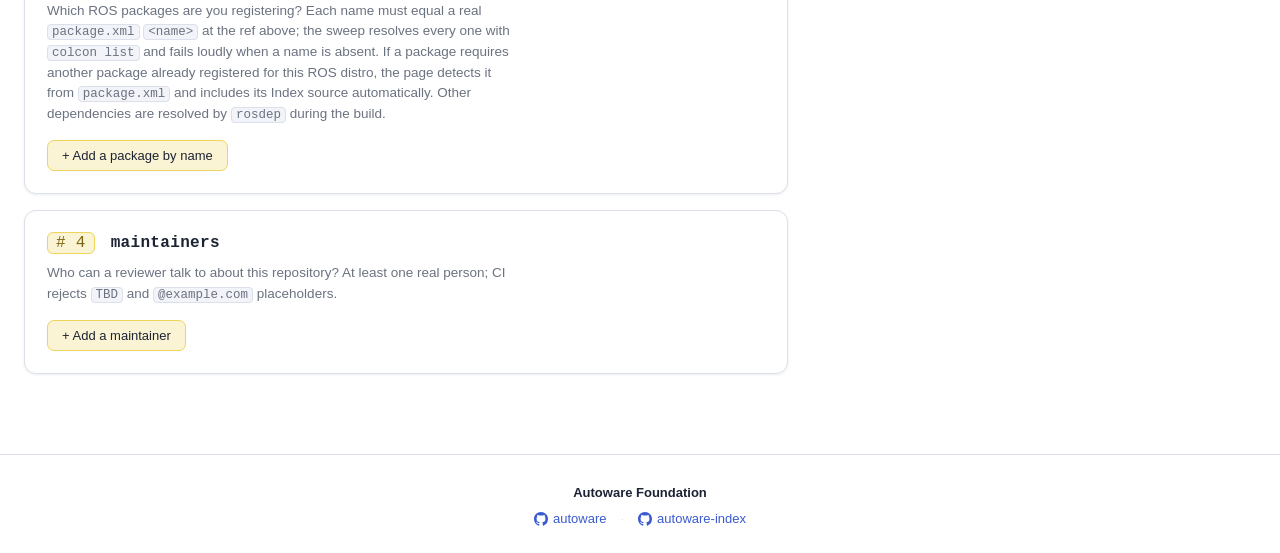
==== commit 2e6e17f8: "feat(index): derive and validate package dependencies Signed-off-by: Mete Fatih Cırıt <mfc@autoware." ====
--- a/site/register.html
+++ b/site/register.html
@@ -4,6 +4,7 @@
     <meta charset="utf-8" />
     <meta name="viewport" content="width=device-width, initial-scale=1" />
     <title>Register · Autoware Index</title>
+    <link rel="icon" href="favicon.svg" type="image/svg+xml" />
     <link rel="stylesheet" href="styles.css" />
     <link rel="stylesheet" href="register.css" />
   </head>
@@ -144,7 +145,10 @@
           <p class="station-lead">
             Which ROS packages are you registering? Each name must equal a real
             <code>package.xml</code> <code>&lt;name&gt;</code> at the ref above; the sweep resolves
-            every one with <code>colcon list</code> and fails loudly when a name is absent.
+            every one with <code>colcon list</code> and fails loudly when a name is absent. If a
+            package requires another package already registered for this ROS distro, the page
+            detects it from <code>package.xml</code> and includes its Index source automatically.
+            Other dependencies are resolved by <code>rosdep</code> during the build.
           </p>
 
           <div id="scan-zone" class="scan-zone" hidden>
--- a/site/styles.css
+++ b/site/styles.css
@@ -188,7 +188,10 @@
   display: flex;
   flex-wrap: wrap;
   gap: 10px;
-  margin: 18px 0 22px;
+  /* The 12px paddings become the white mask above/below the row while it is
+     stuck; the negative top margin cancels the top one at rest, so the row
+     sits exactly level with the tag rail and repos builder panels. */
+  margin: -12px 0 22px;
   position: sticky;
   top: 0;
   background: var(--bg);
@@ -226,12 +229,27 @@
     border-color 0.15s ease,
     box-shadow 0.15s ease;
 }
-/* Golden glow on hover, and kept persistently while the package is selected
-   (its toggle is pressed) so chosen items stand out. */
-.card:hover,
-.card:has(.cart-toggle[aria-pressed="true"]) {
+/* Two glow families, two meanings. Exploring is golden: hovering a card
+   (and, softer, its repository siblings via .repo-hover below). Selection is
+   primary blue: a card whose toggle is pressed holds the blue glow (its
+   :has() specificity outranks :hover, so it stays blue under the pointer
+   too), and repository groups select all-or-nothing, so a whole monorepo
+   turns blue together. */
+.card:hover {
   border-color: var(--secondary);
   box-shadow: 0 2px 10px rgba(238, 212, 91, 0.35);
+}
+.card:has(.cart-toggle[aria-pressed="true"]) {
+  border-color: var(--primary);
+  box-shadow: 0 2px 10px rgba(114, 144, 229, 0.45);
+}
+/* Hover echo: a softer golden glow on the OTHER cards of the same repository
+   while one is hovered: one clone brings them all. :where() keeps specificity
+   at plain-class level, so the direct hover/selected glow above always wins
+   on the card itself. */
+.card:where(.repo-hover) {
+  border-color: var(--secondary);
+  box-shadow: 0 1px 6px rgba(238, 212, 91, 0.22);
 }
 .card h2 {
   margin: 0;
@@ -263,6 +281,37 @@
   background: var(--secondary);
   color: #3a3208;
 }
+/* Monorepo badge: same quiet outline family as the other badges, but a
+   button; clicking filters the list to the repository's packages, clicking
+   again clears. font: inherit first (buttons default to a UA font), then
+   the badge size back on top. */
+button.badge-repo {
+  font: inherit;
+  font-size: 12px;
+  cursor: pointer;
+  transition:
+    background 0.15s ease,
+    border-color 0.15s ease,
+    color 0.15s ease;
+}
+button.badge-repo:hover {
+  background: var(--secondary-soft);
+  border-color: var(--secondary);
+  color: var(--secondary-ink);
+}
+/* Pressed while the repo filter is active (app.js syncs aria-pressed with
+   the search box): the same filled-gold treatment as the distro badge and
+   the pressed tag-rail rows. After :hover so the fill holds under the
+   pointer. */
+button.badge-repo[aria-pressed="true"] {
+  background: var(--secondary);
+  border-color: var(--secondary);
+  color: #3a3208;
+}
+button.badge-repo:focus-visible {
+  outline: 2px solid var(--primary);
+  outline-offset: 1px;
+}
 .pill {
   font-size: 12px;
   font-weight: 600;
@@ -289,6 +338,11 @@
   display: flex;
   gap: 6px;
   flex-wrap: wrap;
+}
+/* The domain tag chips close the card as its footer row (app.js only
+   renders the row when the package has tags). */
+.card .tags {
+  margin-top: 12px;
 }
 .tag {
   font-size: 12px;
@@ -302,6 +356,14 @@
   font-size: 13px;
   margin-top: 8px;
 }
+.index-dependencies {
+  margin: 8px 0 0;
+  color: var(--muted);
+  font-size: 13px;
+}
+.index-dependencies code {
+  color: var(--fg);
+}
 .repo {
   color: var(--link);
   text-decoration: none;
@@ -392,10 +454,9 @@
 }
 
 /* Repos builder (cart sidebar) */
-/* The classification band: always the card's second line. Tag chips hold
-   the left side and keep wrapping onto the following lines; the registry
-   pills sit pinned at the band's right edge (they drop to their own
-   right-aligned line only when a narrow card leaves the tags no room). */
+/* The classification band: always the card's second line, holding the
+   registry pills (status, last green, distro, governance, monorepo) flowing
+   from the left. The domain tag chips live at the card's bottom (.card .tags). */
 .card-head-actions {
   display: flex;
   align-items: flex-start;
@@ -403,18 +464,12 @@
   flex-wrap: wrap;
   margin-top: 8px;
 }
-.card-head-actions .tags {
-  flex: 1 1 160px;
-  min-width: 0;
-}
-.card-head-actions .badges {
-  margin-left: auto;
-}
 /* Fixed-size circular icon button (no size change on hover). Inactive = very
-   light gold fill with a normal-gold edge and a blue plus; active (in cart) =
-   gold fill with a black check. Words live in the title tooltip + aria-label so
-   nothing reflows. Pinned to the card's top-right corner, out of the header's
-   wrapping flow, so a long package name can never push it to a second line. */
+   light gold fill with a normal-gold edge and an ink plus; active (in cart) =
+   primary-blue fill with a white check, matching the selected card's blue
+   glow. Words live in the title tooltip + aria-label so nothing reflows.
+   Pinned to the card's top-right corner, out of the header's wrapping flow,
+   so a long package name can never push it to a second line. */
 .cart-toggle {
   position: absolute;
   top: 16px;
@@ -441,19 +496,25 @@
 .cart-toggle svg {
   display: block;
 }
+/* Hover reads as a defined ring plus the glow, not just a faint haze. */
 .cart-toggle:hover {
-  box-shadow: 0 2px 9px rgba(238, 212, 91, 0.6);
+  box-shadow:
+    0 0 0 3px rgba(238, 212, 91, 0.5),
+    0 2px 10px rgba(238, 212, 91, 0.85);
 }
 .cart-toggle:focus-visible {
   outline: 2px solid var(--primary);
   outline-offset: 2px;
 }
 .cart-toggle[aria-pressed="true"] {
-  background: var(--secondary);
-  border-color: var(--secondary);
+  background: var(--primary);
+  border-color: var(--primary);
+  color: #fff;
 }
 .cart-toggle[aria-pressed="true"]:hover {
-  box-shadow: 0 2px 9px rgba(238, 212, 91, 0.6);
+  box-shadow:
+    0 0 0 3px rgba(114, 144, 229, 0.45),
+    0 2px 10px rgba(114, 144, 229, 0.8);
 }
 
 #cart {
@@ -504,43 +565,72 @@
 }
 
 .cart-repo {
+  position: relative; /* anchors the pinned remove button */
   border: 1px solid var(--border);
   border-radius: 9px;
   padding: 10px 12px;
   margin-bottom: 10px;
 }
+/* Repo name and its ref stack as their own lines; the group Remove (trash)
+   is pinned to the block's top-right corner, mirroring the cards' pinned
+   toggle. Selection is all-or-nothing per repository, so the one Remove
+   releases the whole block, not single package rows. */
 .cart-repo-head {
-  display: flex;
-  justify-content: space-between;
-  align-items: baseline;
-  gap: 8px;
   margin-bottom: 4px;
 }
 .cart-repo-name {
-  font-size: 13px;
-  color: var(--fg);
+  display: block;
+  font-size: 13px;
+  color: var(--fg);
+  /* Keep clear of the pinned trash button; repo keys are single unbreakable
+     words (or URLs), so give them a break opportunity too. */
+  padding-right: 30px;
+  overflow-wrap: anywhere;
 }
 .cart-repo-ref {
   font-size: 12px;
 }
 .cart-pkg {
-  display: flex;
-  justify-content: space-between;
-  align-items: center;
-  gap: 8px;
   font-size: 13px;
   padding: 2px 0;
+  overflow-wrap: anywhere;
+}
+.cart-pkg-deps {
+  display: block;
+  padding-left: 10px;
+  font-size: 11px;
 }
 .cart-remove {
-  font-size: 11px;
+  position: absolute;
+  top: 8px;
+  right: 10px;
+  display: inline-flex;
+  align-items: center;
+  justify-content: center;
+  width: 24px;
+  height: 24px;
+  padding: 0;
+  border-radius: 50%;
+  cursor: pointer;
   color: var(--fail);
-  background: none;
-  border: none;
-  cursor: pointer;
-  padding: 2px 4px;
+  background: #fff;
+  border: 1px solid var(--border);
+  transition:
+    background 0.15s ease,
+    border-color 0.15s ease,
+    box-shadow 0.15s ease;
+}
+.cart-remove svg {
+  display: block;
 }
 .cart-remove:hover {
-  text-decoration: underline;
+  border-color: var(--fail);
+  background: rgba(209, 36, 47, 0.08);
+  box-shadow: 0 1px 6px rgba(209, 36, 47, 0.35);
+}
+.cart-remove:focus-visible {
+  outline: 2px solid var(--primary);
+  outline-offset: 1px;
 }
 .cart-note {
   margin: 6px 0 0;
